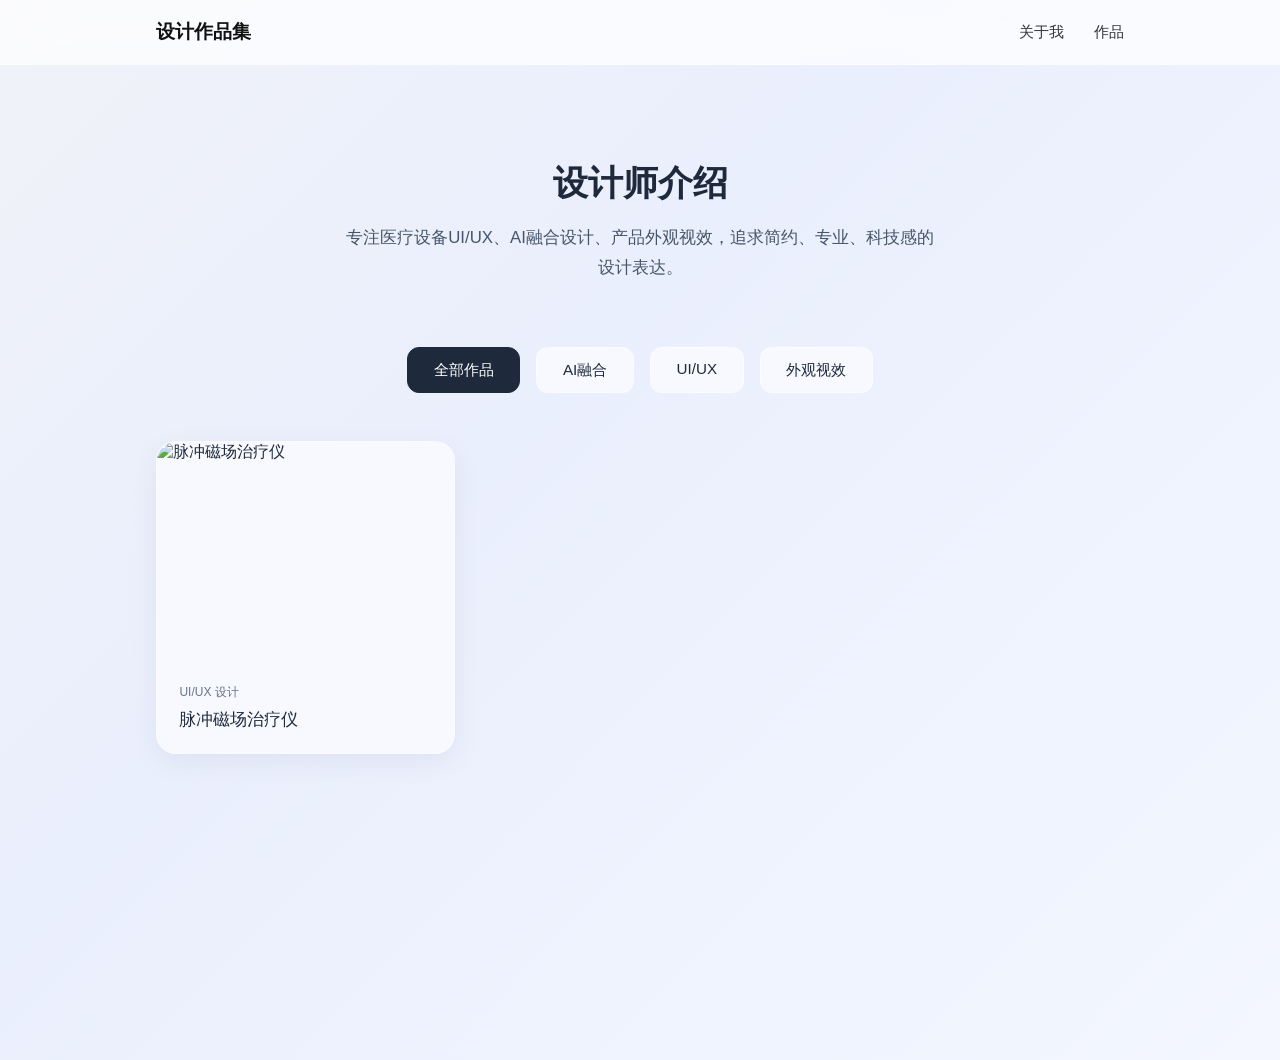
==== index.html @ 74de9e72 "更新作品样式" ====
<!DOCTYPE html>
<html lang="zh-CN">
<head>
<meta charset="UTF-8" />
<meta name="viewport" content="width=device-width, initial-scale=1.0"/>
<title>设计作品集 | UI/UX · AI融合 · 外观视效</title>
<style>
* {
  margin: 0;
  padding: 0;
  box-sizing: border-box;
}

html {
  scroll-behavior: smooth;
}

body {
  font-family: -apple-system, BlinkMacSystemFont, "Segoe UI", Roboto, "Helvetica Neue", sans-serif;
  background: linear-gradient(135deg, #F0F2F8 0%, #EAEFFD 40%, #F4F7FF 100%);
  min-height: 100vh;
  color: #1E293B;
  padding-bottom: 6rem;
}

header {
  position: fixed;
  top: 0;
  left: 0;
  width: 100%;
  background: rgba(255,255,255,0.7);
  backdrop-filter: blur(20px);
  border-bottom: 1px solid rgba(255,255,255,0.3);
  z-index: 999;
}

.nav {
  max-width: 1000px;
  margin: 0 auto;
  padding: 1.2rem 1rem;
  display: flex;
  justify-content: space-between;
  align-items: center;
}

.logo {
  font-size: 1.2rem;
  font-weight: 600;
  color: #111;
}

.menu a {
  margin-left: 1.6rem;
  text-decoration: none;
  color: #333;
  font-size: 0.95rem;
  transition: 0.2s;
}

.menu a:hover {
  color: #000;
}

.about {
  max-width: 900px;
  margin: 10rem auto 4rem;
  text-align: center;
  padding: 0 1rem;
}

.about h2 {
  font-size: 2.2rem;
  font-weight: 600;
  margin-bottom: 1rem;
  opacity: 0;
  animation: fadeUp 0.8s 0.2s forwards;
}

.about p {
  font-size: 1.05rem;
  color: #475569;
  line-height: 1.8;
  max-width: 600px;
  margin: 0 auto;
  opacity: 0;
  animation: fadeUp 0.8s 0.4s forwards;
}

.category {
  max-width: 900px;
  margin: 0 auto 3rem;
  display: flex;
  justify-content: center;
  gap: 1rem;
  flex-wrap: wrap;
  padding: 0 1rem;
  opacity: 0;
  animation: fadeUp 0.8s 0.6s forwards;
}

.cat {
  padding: 0.7rem 1.6rem;
  border-radius: 12px;
  background: rgba(255,255,255,0.6);
  backdrop-filter: blur(10px);
  border: 1px solid rgba(255,255,255,0.4);
  cursor: pointer;
  transition: all 0.3s ease;
  font-weight: 500;
  font-size: 0.95rem;
}

.cat.active {
  background: #1E293B;
  color: #fff;
  border-color: #1E293B;
}

.cat:hover:not(.active) {
  background: rgba(255,255,255,0.9);
  transform: translateY(-2px);
}

.grid {
  max-width: 1000px;
  margin: 0 auto;
  display: grid;
  grid-template-columns: repeat(auto-fill, minmax(290px, 1fr));
  gap: 2.2rem;
  padding: 0 1rem;
}

.item {
  background: rgba(255,255,255,0.6);
  backdrop-filter: blur(12px);
  border-radius: 20px;
  overflow: hidden;
  border: 1px solid rgba(255,255,255,0.4);
  box-shadow: 0 8px 30px rgba(0,20,60,0.06);
  transition: all 0.4s cubic-bezier(0.25, 1, 0.5, 1);
  cursor: pointer;
  opacity: 0;
  animation: fadeUp 0.8s 0.8s forwards;
}

.item:hover {
  transform: translateY(-8px);
  box-shadow: 0 16px 40px rgba(0,20,60,0.1);
}

.thumb-img {
  width: 100%;
  height: 220px;
  object-fit: cover;
  display: block;
}

.info {
  padding: 1.4rem;
}

.tag {
  font-size: 0.75rem;
  color: #64748B;
  margin-bottom: 0.4rem;
}

.title {
  font-size: 1.05rem;
  font-weight: 500;
  color: #1E293B;
}

@keyframes fadeUp {
  from { opacity:0; transform: translateY(20px); }
  to   { opacity:1; transform: translateY(0); }
}

.modal {
  position: fixed;
  top:0; left:0; width:100%; height:100%;
  background: rgba(0,0,0,0.5);
  display: none;
  justify-content: center;
  align-items: center;
  z-index: 9999;
  padding: 2rem 1rem;
}

.modalBox {
  background: #fff;
  border-radius: 20px;
  max-width: 800px;
  width: 100%;
  padding: 2rem;
  position: relative;
  max-height: 90vh;
  overflow-y: auto;
}

.close {
  position: absolute;
  top:1rem; right:1.2rem;
  font-size: 1.6rem;
  cursor: pointer;
}

.modal-img {
  width: 100%;
  height: auto;
  border-radius: 12px;
  margin-bottom: 1.2rem;
  box-shadow: 0 4px 12px rgba(0,0,0,0.1);
}

@media (max-width:768px) {
  .grid { grid-template-columns: 1fr; }
  .about h2 { font-size: 1.8rem; }
  .cat { padding: 0.6rem 1.2rem; font-size:0.9rem; }
}
</style>
</head>

<body>

<header>
  <div class="nav">
    <div class="logo">设计作品集</div>
    <div class="menu">
      <a href="#about">关于我</a>
      <a href="#works">作品</a>
    </div>
  </div>
</header>

<section id="about" class="about">
  <h2>设计师介绍</h2>
  <p>专注医疗设备UI/UX、AI融合设计、产品外观视效，追求简约、专业、科技感的设计表达。</p>
</section>

<div class="category" id="works">
  <div class="cat active" data-type="all">全部作品</div>
  <div class="cat" data-type="ai">AI融合</div>
  <div class="cat" data-type="ui">UI/UX</div>
  <div class="cat" data-type="visual">外观视效</div>
</div>

<div class="grid">
  <div class="item" data-type="ui" onclick="openModal()">
    <img 
      src="https://p3-flow-imagex-sign.byteimg.com/tos-cn-i-a9rns2rl98/1c451b6d189f43a1a1daf813b9411f33.jpg" 
      class="thumb-img" 
      alt="脉冲磁场治疗仪"
    >
    <div class="info">
      <div class="tag">UI/UX 设计</div>
      <div class="title">脉冲磁场治疗仪</div>
    </div>
  </div>
</div>

<div class="modal" id="modal">
  <div class="modalBox">
    <div class="close" onclick="closeModal()">×</div>
    <h3 style="margin-bottom:1.5rem;">脉冲磁场治疗仪 · 完整项目</h3>
    
    <img 
      src="https://p3-flow-imagex-sign.byteimg.com/tos-cn-i-a9rns2rl98/1c451b6d189f43a1a1daf813b9411f33.jpg" 
      class="modal-img"
    >
    <img 
      src="https://p26-flow-imagex-sign.byteimg.com/tos-cn-i-a9rns2rl98/a8c62e380ef7445681c9f4ef8509c533.jpg" 
      class="modal-img"
    >

    <p style="color:#475569; line-height:1.8; margin-top:1rem;">
      医疗设备UI/UX设计，支持双通道同步治疗、AI智能管控，适用于健身康复、产后修复等场景，界面简洁专业，操作高效直观。
    </p>
  </div>
</div>

<script>
const cats = document.querySelectorAll('.cat');
const items = document.querySelectorAll('.item');

cats.forEach(c => {
  c.addEventListener('click', () => {
    cats.forEach(x => x.classList.remove('active'));
    c.classList.add('active');
    const t = c.dataset.type;
    items.forEach(i => {
      if(t === 'all' || i.dataset.type === t) i.style.display = 'block';
      else i.style.display = 'none';
    })
  })
})

function openModal(){ document.getElementById('modal').style.display = 'flex' }
function closeModal(){ document.getElementById('modal').style.display = 'none' }
document.getElementById('modal').addEventListener('click', e=>{
  if(e.target === document.getElementById('modal')) closeModal()
})
</script>

</body>
</html>
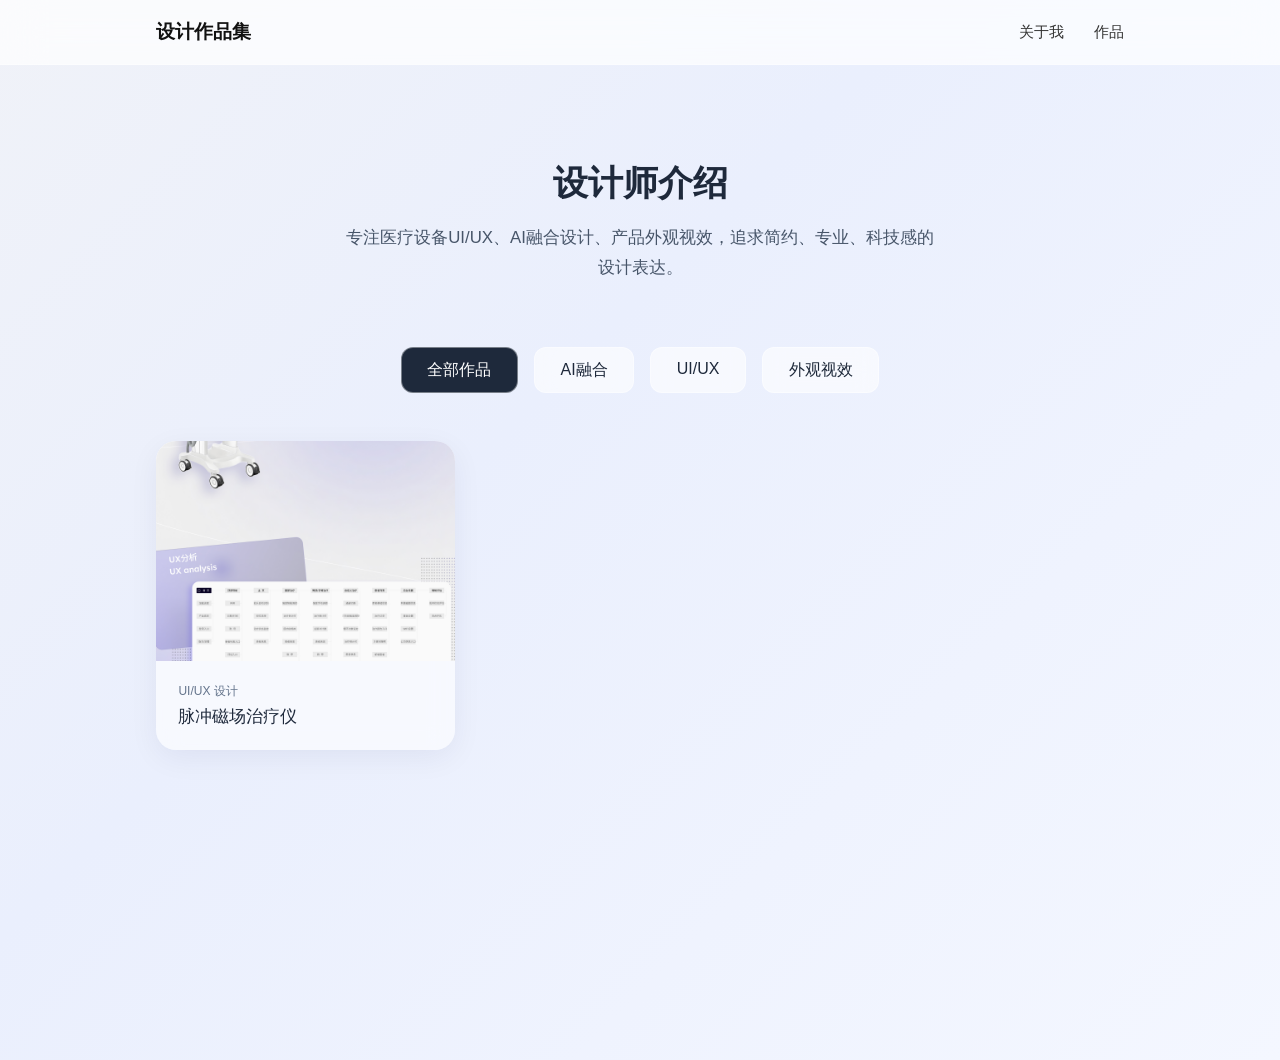
==== commit ebbc5bd3: "Add files via upload" ====
--- a/index.html
+++ b/index.html
@@ -10,19 +10,16 @@
   padding: 0;
   box-sizing: border-box;
 }
-
 html {
   scroll-behavior: smooth;
 }
-
 body {
-  font-family: -apple-system, BlinkMacSystemFont, "Segoe UI", Roboto, "Helvetica Neue", sans-serif;
+  font-family: -apple-system, BlinkMacSystemFont, "Segoe UI", Roboto, sans-serif;
   background: linear-gradient(135deg, #F0F2F8 0%, #EAEFFD 40%, #F4F7FF 100%);
   min-height: 100vh;
   color: #1E293B;
   padding-bottom: 6rem;
 }
-
 header {
   position: fixed;
   top: 0;
@@ -33,7 +30,6 @@
   border-bottom: 1px solid rgba(255,255,255,0.3);
   z-index: 999;
 }
-
 .nav {
   max-width: 1000px;
   margin: 0 auto;
@@ -42,23 +38,16 @@
   justify-content: space-between;
   align-items: center;
 }
-
 .logo {
   font-size: 1.2rem;
   font-weight: 600;
   color: #111;
 }
-
 .menu a {
   margin-left: 1.6rem;
   text-decoration: none;
   color: #333;
   font-size: 0.95rem;
-  transition: 0.2s;
-}
-
-.menu a:hover {
-  color: #000;
 }
 
 .about {
@@ -67,7 +56,6 @@
   text-align: center;
   padding: 0 1rem;
 }
-
 .about h2 {
   font-size: 2.2rem;
   font-weight: 600;
@@ -75,7 +63,6 @@
   opacity: 0;
   animation: fadeUp 0.8s 0.2s forwards;
 }
-
 .about p {
   font-size: 1.05rem;
   color: #475569;
@@ -97,7 +84,6 @@
   opacity: 0;
   animation: fadeUp 0.8s 0.6s forwards;
 }
-
 .cat {
   padding: 0.7rem 1.6rem;
   border-radius: 12px;
@@ -105,20 +91,12 @@
   backdrop-filter: blur(10px);
   border: 1px solid rgba(255,255,255,0.4);
   cursor: pointer;
-  transition: all 0.3s ease;
   font-weight: 500;
-  font-size: 0.95rem;
-}
-
+  transition: 0.3s;
+}
 .cat.active {
   background: #1E293B;
   color: #fff;
-  border-color: #1E293B;
-}
-
-.cat:hover:not(.active) {
-  background: rgba(255,255,255,0.9);
-  transform: translateY(-2px);
 }
 
 .grid {
@@ -129,94 +107,77 @@
   gap: 2.2rem;
   padding: 0 1rem;
 }
-
 .item {
   background: rgba(255,255,255,0.6);
   backdrop-filter: blur(12px);
   border-radius: 20px;
   overflow: hidden;
-  border: 1px solid rgba(255,255,255,0.4);
   box-shadow: 0 8px 30px rgba(0,20,60,0.06);
-  transition: all 0.4s cubic-bezier(0.25, 1, 0.5, 1);
   cursor: pointer;
   opacity: 0;
   animation: fadeUp 0.8s 0.8s forwards;
-}
-
+  transition: 0.4s cubic-bezier(0.25,1,0.5,1);
+}
 .item:hover {
   transform: translateY(-8px);
   box-shadow: 0 16px 40px rgba(0,20,60,0.1);
 }
-
 .thumb-img {
   width: 100%;
   height: 220px;
   object-fit: cover;
   display: block;
 }
-
 .info {
   padding: 1.4rem;
 }
-
 .tag {
   font-size: 0.75rem;
   color: #64748B;
-  margin-bottom: 0.4rem;
-}
-
+  margin-bottom: 0.3rem;
+}
 .title {
   font-size: 1.05rem;
   font-weight: 500;
   color: #1E293B;
 }
 
-@keyframes fadeUp {
-  from { opacity:0; transform: translateY(20px); }
-  to   { opacity:1; transform: translateY(0); }
-}
-
 .modal {
   position: fixed;
   top:0; left:0; width:100%; height:100%;
-  background: rgba(0,0,0,0.5);
+  background: rgba(0,0,0,0.6);
   display: none;
   justify-content: center;
   align-items: center;
+  padding: 2rem 1rem;
   z-index: 9999;
-  padding: 2rem 1rem;
-}
-
+}
 .modalBox {
   background: #fff;
   border-radius: 20px;
   max-width: 800px;
   width: 100%;
-  padding: 2rem;
+  padding: 2.2rem;
   position: relative;
   max-height: 90vh;
   overflow-y: auto;
 }
-
 .close {
   position: absolute;
   top:1rem; right:1.2rem;
   font-size: 1.6rem;
   cursor: pointer;
 }
-
 .modal-img {
   width: 100%;
   height: auto;
   border-radius: 12px;
   margin-bottom: 1.2rem;
-  box-shadow: 0 4px 12px rgba(0,0,0,0.1);
-}
-
-@media (max-width:768px) {
-  .grid { grid-template-columns: 1fr; }
-  .about h2 { font-size: 1.8rem; }
-  .cat { padding: 0.6rem 1.2rem; font-size:0.9rem; }
+}
+
+@keyframes fadeUp {
+  from { opacity:0; transform: translateY(20px); }
+  to   { opacity:1; transform: translateY(0); }
 }
 </style>
 </head>
@@ -247,11 +208,7 @@
 
 <div class="grid">
   <div class="item" data-type="ui" onclick="openModal()">
-    <img 
-      src="https://p3-flow-imagex-sign.byteimg.com/tos-cn-i-a9rns2rl98/1c451b6d189f43a1a1daf813b9411f33.jpg" 
-      class="thumb-img" 
-      alt="脉冲磁场治疗仪"
-    >
+    <img src="脉冲磁场治疗仪1.jpg" class="thumb-img" alt="脉冲磁场治疗仪">
     <div class="info">
       <div class="tag">UI/UX 设计</div>
       <div class="title">脉冲磁场治疗仪</div>
@@ -262,18 +219,10 @@
 <div class="modal" id="modal">
   <div class="modalBox">
     <div class="close" onclick="closeModal()">×</div>
-    <h3 style="margin-bottom:1.5rem;">脉冲磁场治疗仪 · 完整项目</h3>
-    
-    <img 
-      src="https://p3-flow-imagex-sign.byteimg.com/tos-cn-i-a9rns2rl98/1c451b6d189f43a1a1daf813b9411f33.jpg" 
-      class="modal-img"
-    >
-    <img 
-      src="https://p26-flow-imagex-sign.byteimg.com/tos-cn-i-a9rns2rl98/a8c62e380ef7445681c9f4ef8509c533.jpg" 
-      class="modal-img"
-    >
-
-    <p style="color:#475569; line-height:1.8; margin-top:1rem;">
+    <h3 style="margin-bottom:1.5rem;font-weight:600;">脉冲磁场治疗仪 · 项目详情</h3>
+    <img src="脉冲磁场治疗仪1.jpg" class="modal-img">
+    <img src="脉冲磁场治疗仪2.jpg" class="modal-img">
+    <p style="color:#475569;line-height:1.8;margin-top:1rem;">
       医疗设备UI/UX设计，支持双通道同步治疗、AI智能管控，适用于健身康复、产后修复等场景，界面简洁专业，操作高效直观。
     </p>
   </div>
@@ -282,7 +231,6 @@
 <script>
 const cats = document.querySelectorAll('.cat');
 const items = document.querySelectorAll('.item');
-
 cats.forEach(c => {
   c.addEventListener('click', () => {
     cats.forEach(x => x.classList.remove('active'));
@@ -297,10 +245,10 @@
 
 function openModal(){ document.getElementById('modal').style.display = 'flex' }
 function closeModal(){ document.getElementById('modal').style.display = 'none' }
-document.getElementById('modal').addEventListener('click', e=>{
-  if(e.target === document.getElementById('modal')) closeModal()
+document.getElementById('modal').addEventListener('click', function(e){
+  if(e.target === document.getElementById('modal')) closeModal();
 })
 </script>
 
 </body>
-</html>
+</html>
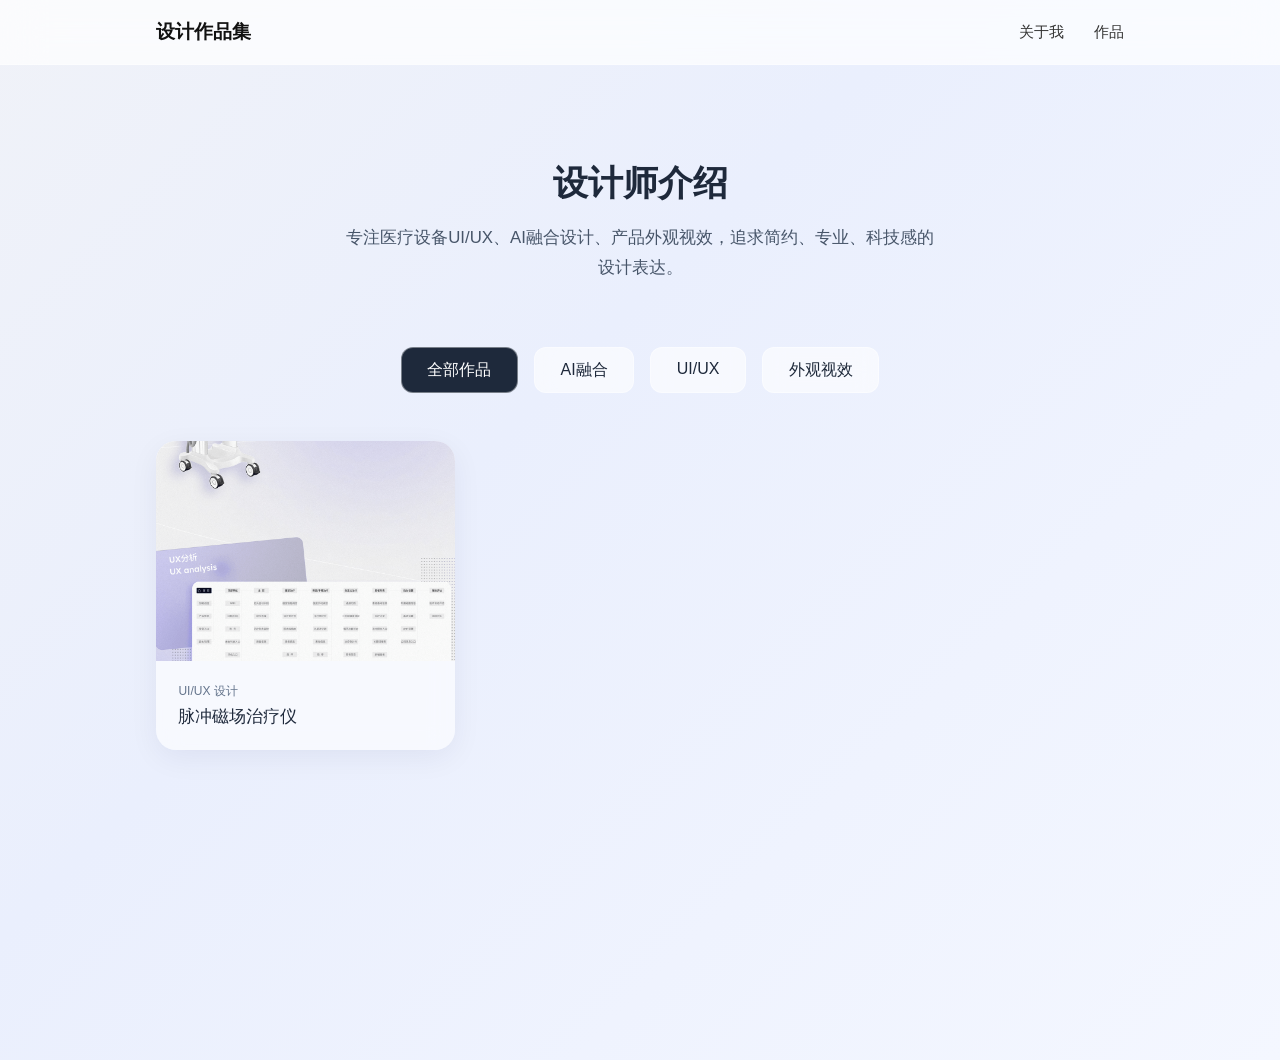
==== commit 2088775d: "Update index.html" ====
--- a/index.html
+++ b/index.html
@@ -208,7 +208,7 @@
 
 <div class="grid">
   <div class="item" data-type="ui" onclick="openModal()">
-    <img src="脉冲磁场治疗仪1.jpg" class="thumb-img" alt="脉冲磁场治疗仪">
+    <img src="sxc1.png" class="thumb-img" alt="脉冲磁场治疗仪">
     <div class="info">
       <div class="tag">UI/UX 设计</div>
       <div class="title">脉冲磁场治疗仪</div>
@@ -220,10 +220,10 @@
   <div class="modalBox">
     <div class="close" onclick="closeModal()">×</div>
     <h3 style="margin-bottom:1.5rem;font-weight:600;">脉冲磁场治疗仪 · 项目详情</h3>
-    <img src="脉冲磁场治疗仪1.jpg" class="modal-img">
-    <img src="脉冲磁场治疗仪2.jpg" class="modal-img">
+    <img src="sxc1.png" class="modal-img">
+    <img src="sxc2.png" class="modal-img">
     <p style="color:#475569;line-height:1.8;margin-top:1rem;">
-      医疗设备UI/UX设计，支持双通道同步治疗、AI智能管控，适用于健身康复、产后修复等场景，界面简洁专业，操作高效直观。
+      医疗设备UI/UX设计，支持双通道同步治疗、AI智能管控，适用于健身塑性、产后修复等场景，界面简洁专业，操作高效直观。
     </p>
   </div>
 </div>
@@ -251,4 +251,4 @@
 </script>
 
 </body>
-</html>+</html>
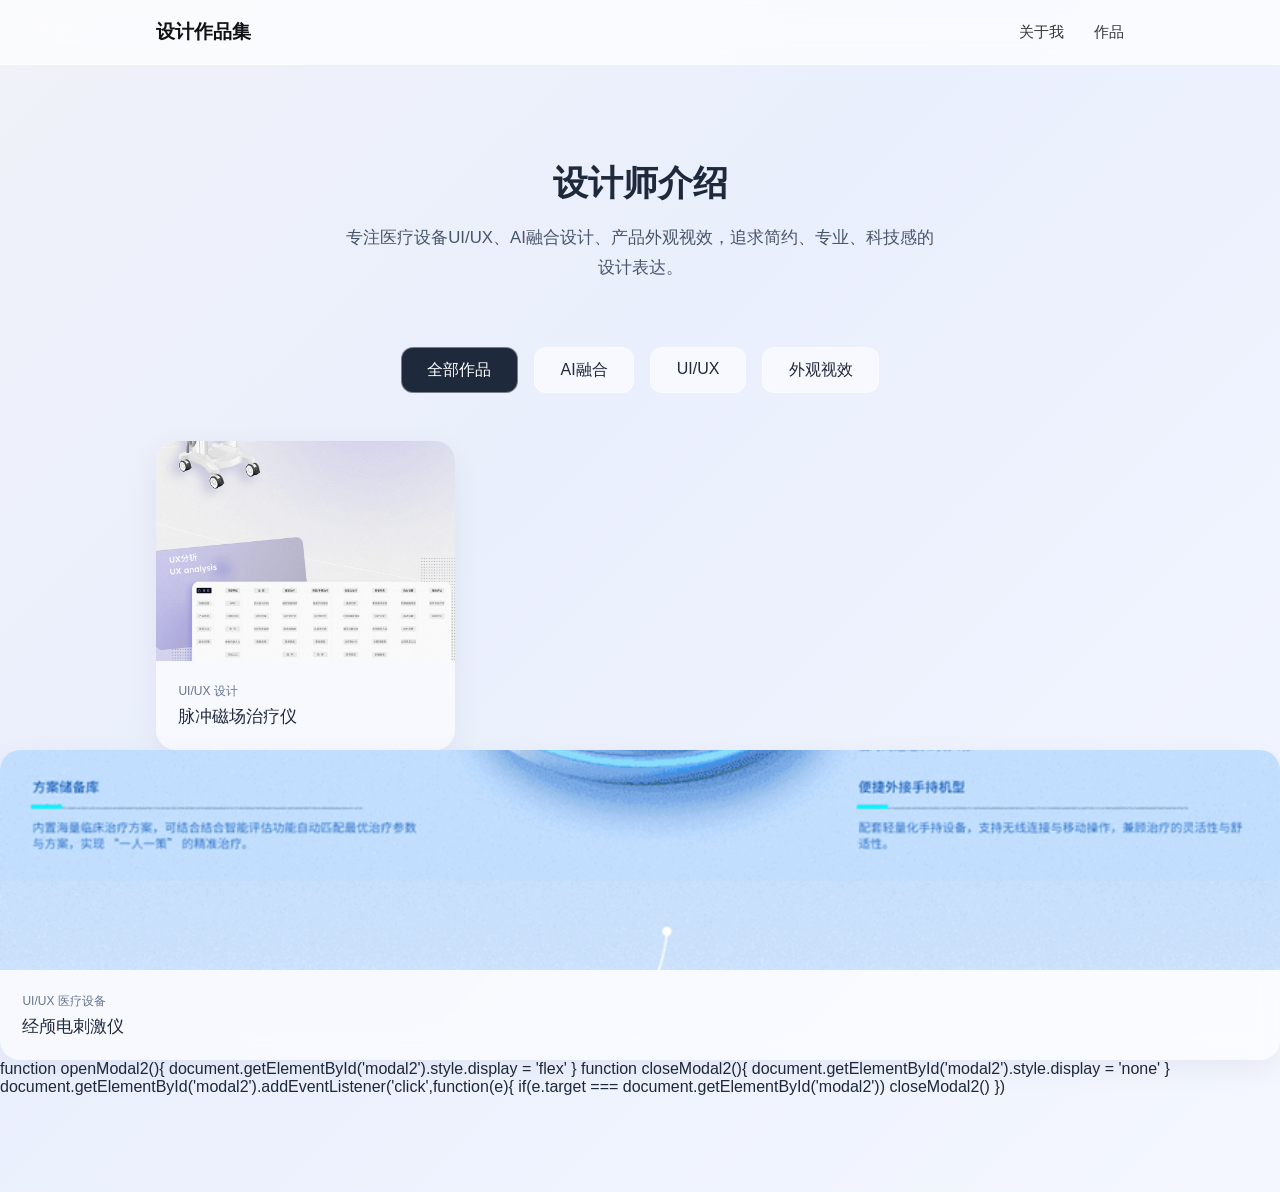
==== commit 60981bd2: "Update index.html" ====
--- a/index.html
+++ b/index.html
@@ -216,6 +216,16 @@
   </div>
 </div>
 
+
+  <!-- 第二个作品：经颅电刺激仪 -->
+<div class="item" data-type="ui" onclick="openModal2()">
+  <img src="JLD1.png" class="thumb-img" alt="经颅电刺激仪">
+  <div class="info">
+    <div class="tag">UI/UX 医疗设备</div>
+    <div class="title">经颅电刺激仪</div>
+  </div>
+</div>
+
 <div class="modal" id="modal">
   <div class="modalBox">
     <div class="close" onclick="closeModal()">×</div>
@@ -224,6 +234,20 @@
     <img src="sxc2.png" class="modal-img">
     <p style="color:#475569;line-height:1.8;margin-top:1rem;">
       医疗设备UI/UX设计，支持双通道同步治疗、AI智能管控，适用于健身塑性、产后修复等场景，界面简洁专业，操作高效直观。
+    </p>
+  </div>
+</div>
+
+  <!-- 经颅电刺激仪 详情弹窗 -->
+<div class="modal" id="modal2">
+  <div class="modalBox">
+    <div class="close" onclick="closeModal2()">×</div>
+    <h3 style="margin-bottom:1.5rem;font-weight:600;">经颅电刺激仪 · 项目详情</h3>
+    <img src="JLD1.png" class="modal-img">
+    <img src="JLD2.png" class="modal-img">
+    <img src="JLD3.png" class="modal-img">
+    <p style="color:#475569;line-height:1.8;margin-top:1rem;">
+医用级经颅电刺激设备UI交互设计，适配临床诊疗、神经康复理疗场景；极简科技视觉，治疗参数可视化分级展示，操作流程严谨合规，兼顾医疗专业性与易用体验。
     </p>
   </div>
 </div>
@@ -250,5 +274,10 @@
 })
 </script>
 
+  function openModal2(){ document.getElementById('modal2').style.display = 'flex' }
+function closeModal2(){ document.getElementById('modal2').style.display = 'none' }
+document.getElementById('modal2').addEventListener('click',function(e){
+  if(e.target === document.getElementById('modal2')) closeModal2()
+})
 </body>
 </html>
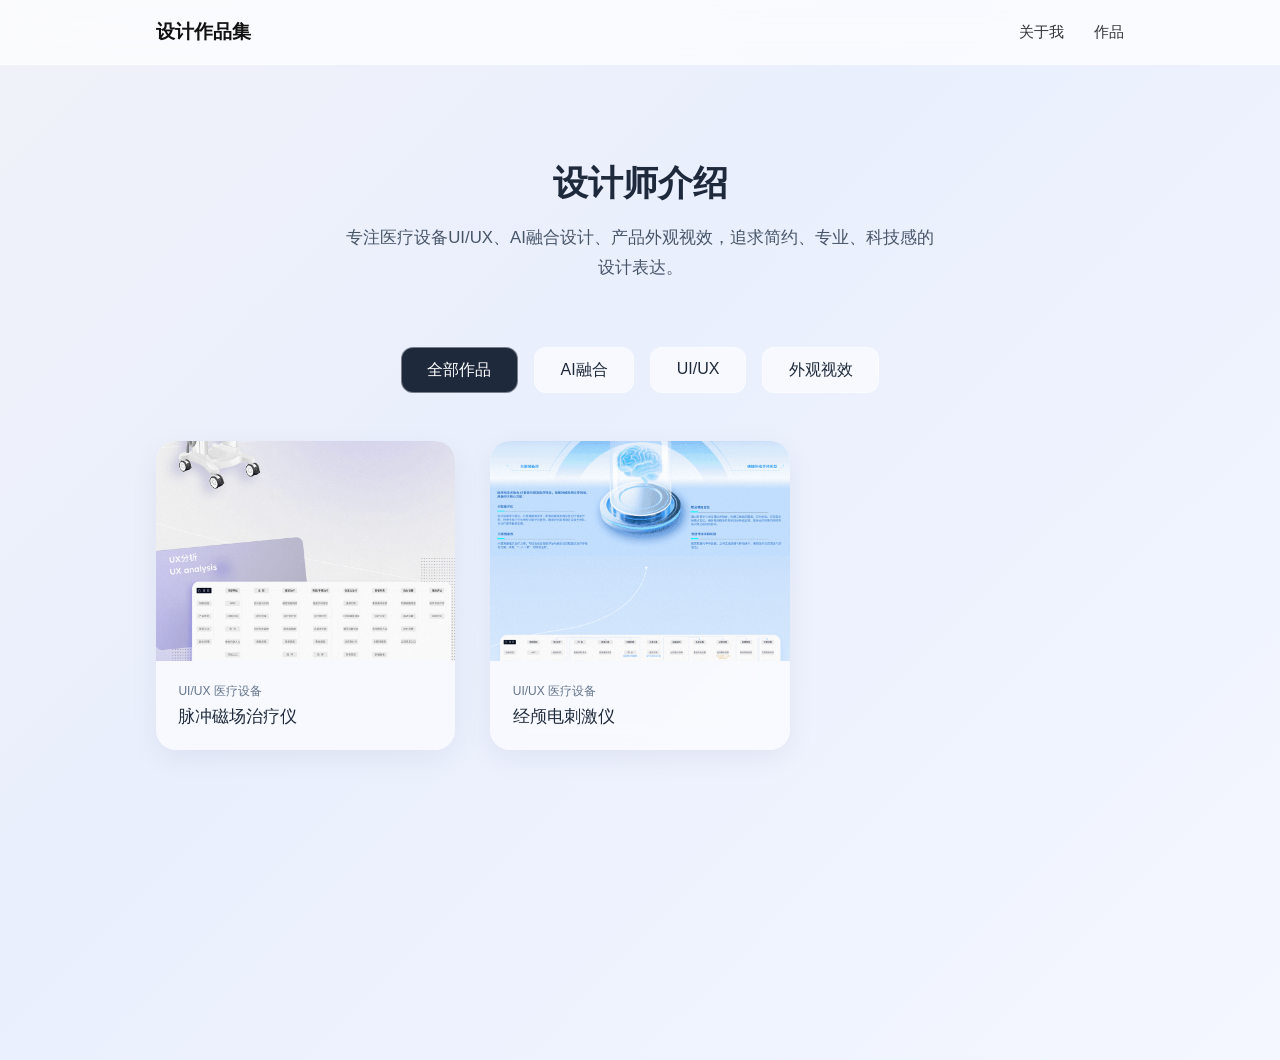
==== commit 2ad95803: "Update index.html" ====
--- a/index.html
+++ b/index.html
@@ -207,25 +207,28 @@
 </div>
 
 <div class="grid">
+
+  <!-- 作品1：脉冲磁场治疗仪 -->
   <div class="item" data-type="ui" onclick="openModal()">
     <img src="sxc1.png" class="thumb-img" alt="脉冲磁场治疗仪">
     <div class="info">
-      <div class="tag">UI/UX 设计</div>
+      <div class="tag">UI/UX 医疗设备</div>
       <div class="title">脉冲磁场治疗仪</div>
     </div>
   </div>
-</div>
-
-
-  <!-- 第二个作品：经颅电刺激仪 -->
-<div class="item" data-type="ui" onclick="openModal2()">
-  <img src="JLD1.png" class="thumb-img" alt="经颅电刺激仪">
-  <div class="info">
-    <div class="tag">UI/UX 医疗设备</div>
-    <div class="title">经颅电刺激仪</div>
-  </div>
-</div>
-
+
+  <!-- 作品2：经颅电刺激仪 -->
+  <div class="item" data-type="ui" onclick="openModal2()">
+    <img src="JLD1.png" class="thumb-img" alt="经颅电刺激仪">
+    <div class="info">
+      <div class="tag">UI/UX 医疗设备</div>
+      <div class="title">经颅电刺激仪</div>
+    </div>
+  </div>
+
+</div>
+
+<!-- 弹窗1 -->
 <div class="modal" id="modal">
   <div class="modalBox">
     <div class="close" onclick="closeModal()">×</div>
@@ -233,12 +236,12 @@
     <img src="sxc1.png" class="modal-img">
     <img src="sxc2.png" class="modal-img">
     <p style="color:#475569;line-height:1.8;margin-top:1rem;">
-      医疗设备UI/UX设计，支持双通道同步治疗、AI智能管控，适用于健身塑性、产后修复等场景，界面简洁专业，操作高效直观。
+      医疗设备UI/UX设计，支持双通道同步治疗、AI智能管控，适用于健身康复、产后修复等场景，界面简洁专业，操作高效直观。
     </p>
   </div>
 </div>
 
-  <!-- 经颅电刺激仪 详情弹窗 -->
+<!-- 弹窗2 -->
 <div class="modal" id="modal2">
   <div class="modalBox">
     <div class="close" onclick="closeModal2()">×</div>
@@ -247,12 +250,27 @@
     <img src="JLD2.png" class="modal-img">
     <img src="JLD3.png" class="modal-img">
     <p style="color:#475569;line-height:1.8;margin-top:1rem;">
-医用级经颅电刺激设备UI交互设计，适配临床诊疗、神经康复理疗场景；极简科技视觉，治疗参数可视化分级展示，操作流程严谨合规，兼顾医疗专业性与易用体验。
+      医用级经颅电刺激设备UI交互设计，适配临床诊疗、神经康复理疗场景；极简科技视觉，治疗参数可视化分级展示，操作流程严谨合规，兼顾医疗专业性与易用体验。
     </p>
   </div>
 </div>
 
 <script>
+// 作品1
+function openModal(){ document.getElementById('modal').style.display = 'flex' }
+function closeModal(){ document.getElementById('modal').style.display = 'none' }
+document.getElementById('modal').addEventListener('click', function(e){
+  if(e.target === document.getElementById('modal')) closeModal();
+})
+
+// 作品2
+function openModal2(){ document.getElementById('modal2').style.display = 'flex' }
+function closeModal2(){ document.getElementById('modal2').style.display = 'none' }
+document.getElementById('modal2').addEventListener('click',function(e){
+  if(e.target === document.getElementById('modal2')) closeModal2()
+})
+
+// 分类切换
 const cats = document.querySelectorAll('.cat');
 const items = document.querySelectorAll('.item');
 cats.forEach(c => {
@@ -266,18 +284,7 @@
     })
   })
 })
-
-function openModal(){ document.getElementById('modal').style.display = 'flex' }
-function closeModal(){ document.getElementById('modal').style.display = 'none' }
-document.getElementById('modal').addEventListener('click', function(e){
-  if(e.target === document.getElementById('modal')) closeModal();
-})
 </script>
 
-  function openModal2(){ document.getElementById('modal2').style.display = 'flex' }
-function closeModal2(){ document.getElementById('modal2').style.display = 'none' }
-document.getElementById('modal2').addEventListener('click',function(e){
-  if(e.target === document.getElementById('modal2')) closeModal2()
-})
 </body>
 </html>
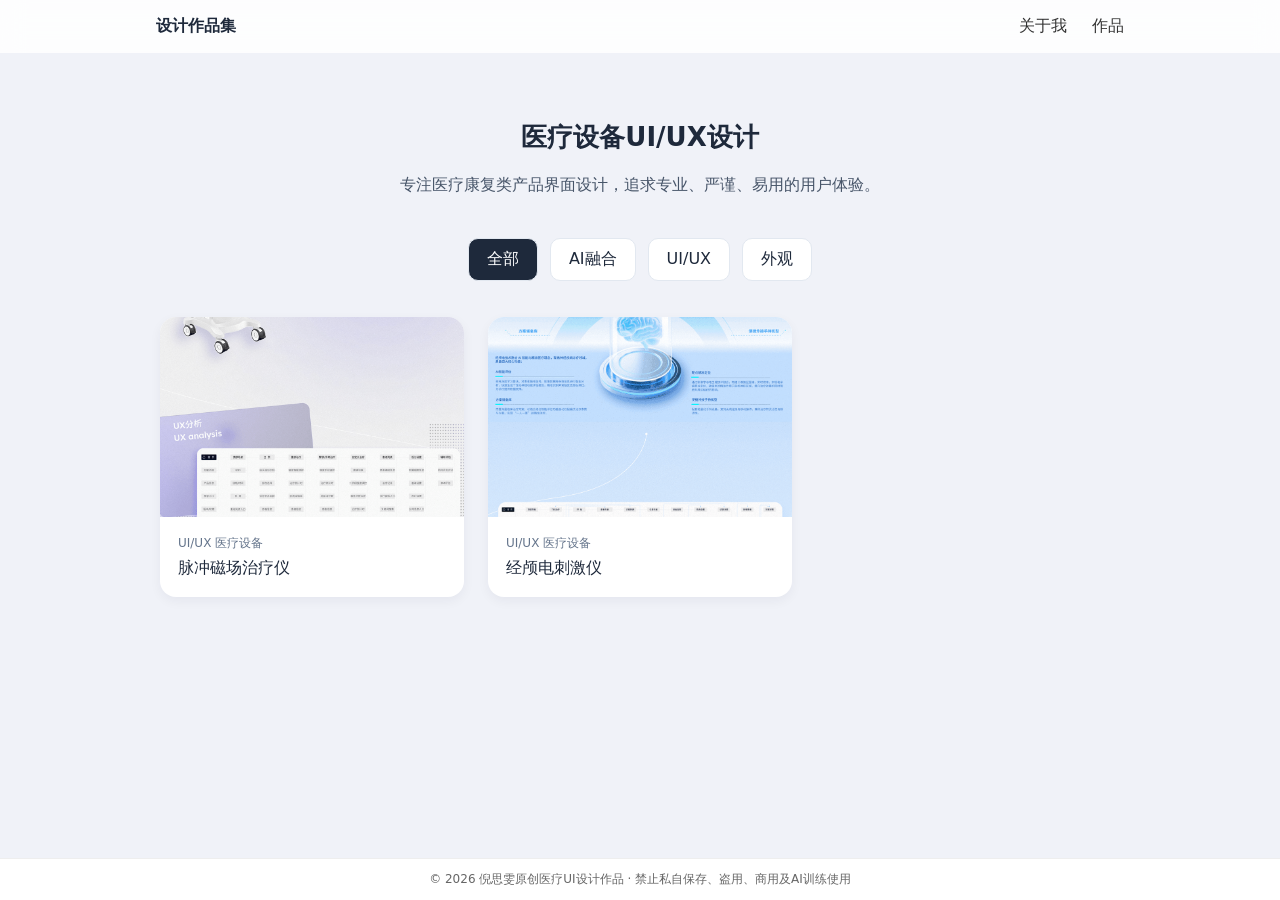
==== commit 1a049a7d: "Update index.html" ====
--- a/index.html
+++ b/index.html
@@ -1,184 +1,40 @@
 <!DOCTYPE html>
 <html lang="zh-CN">
 <head>
-<meta charset="UTF-8" />
-<meta name="viewport" content="width=device-width, initial-scale=1.0"/>
-<title>设计作品集 | UI/UX · AI融合 · 外观视效</title>
+<meta charset="UTF-8">
+<meta name="viewport" content="width=device-width, initial-scale=1.0">
+<title>医疗UI设计作品集</title>
 <style>
-* {
-  margin: 0;
-  padding: 0;
-  box-sizing: border-box;
-}
-html {
-  scroll-behavior: smooth;
-}
-body {
-  font-family: -apple-system, BlinkMacSystemFont, "Segoe UI", Roboto, sans-serif;
-  background: linear-gradient(135deg, #F0F2F8 0%, #EAEFFD 40%, #F4F7FF 100%);
-  min-height: 100vh;
-  color: #1E293B;
-  padding-bottom: 6rem;
-}
-header {
-  position: fixed;
-  top: 0;
-  left: 0;
-  width: 100%;
-  background: rgba(255,255,255,0.7);
-  backdrop-filter: blur(20px);
-  border-bottom: 1px solid rgba(255,255,255,0.3);
-  z-index: 999;
-}
-.nav {
-  max-width: 1000px;
-  margin: 0 auto;
-  padding: 1.2rem 1rem;
-  display: flex;
-  justify-content: space-between;
-  align-items: center;
-}
-.logo {
-  font-size: 1.2rem;
-  font-weight: 600;
-  color: #111;
-}
-.menu a {
-  margin-left: 1.6rem;
-  text-decoration: none;
-  color: #333;
-  font-size: 0.95rem;
-}
+*{margin:0;padding:0;box-sizing:border-box}
+html{scroll-behavior:smooth}
+body{font-family:system-ui,sans-serif;background:#f0f2f8;color:#1E293B;padding-bottom:80px}
+header{position:fixed;top:0;left:0;width:100%;background:rgba(255,255,255,.85);backdrop-filter:blur(12px);z-index:90}
+.nav{max-width:1000px;margin:auto;padding:16px;display:flex;justify-content:space-between;align-items:center}
+.logo{font-weight:600}
+.menu a{margin-left:20px;text-decoration:none;color:#333}
 
-.about {
-  max-width: 900px;
-  margin: 10rem auto 4rem;
-  text-align: center;
-  padding: 0 1rem;
-}
-.about h2 {
-  font-size: 2.2rem;
-  font-weight: 600;
-  margin-bottom: 1rem;
-  opacity: 0;
-  animation: fadeUp 0.8s 0.2s forwards;
-}
-.about p {
-  font-size: 1.05rem;
-  color: #475569;
-  line-height: 1.8;
-  max-width: 600px;
-  margin: 0 auto;
-  opacity: 0;
-  animation: fadeUp 0.8s 0.4s forwards;
-}
+.about{max-width:700px;margin:0 auto;padding:120px 20px 40px;text-align:center}
+.about h2{font-size:26px;margin-bottom:16px}
+.about p{color:#475569;line-height:1.7}
 
-.category {
-  max-width: 900px;
-  margin: 0 auto 3rem;
-  display: flex;
-  justify-content: center;
-  gap: 1rem;
-  flex-wrap: wrap;
-  padding: 0 1rem;
-  opacity: 0;
-  animation: fadeUp 0.8s 0.6s forwards;
-}
-.cat {
-  padding: 0.7rem 1.6rem;
-  border-radius: 12px;
-  background: rgba(255,255,255,0.6);
-  backdrop-filter: blur(10px);
-  border: 1px solid rgba(255,255,255,0.4);
-  cursor: pointer;
-  font-weight: 500;
-  transition: 0.3s;
-}
-.cat.active {
-  background: #1E293B;
-  color: #fff;
-}
+.category{display:flex;gap:12px;justify-content:center;margin-bottom:36px;flex-wrap:wrap;padding:0 20px}
+.cat{padding:10px 18px;border-radius:10px;background:#fff;border:1px solid #e2e8f0;cursor:pointer}
+.cat.active{background:#1E293B;color:#fff}
 
-.grid {
-  max-width: 1000px;
-  margin: 0 auto;
-  display: grid;
-  grid-template-columns: repeat(auto-fill, minmax(290px, 1fr));
-  gap: 2.2rem;
-  padding: 0 1rem;
-}
-.item {
-  background: rgba(255,255,255,0.6);
-  backdrop-filter: blur(12px);
-  border-radius: 20px;
-  overflow: hidden;
-  box-shadow: 0 8px 30px rgba(0,20,60,0.06);
-  cursor: pointer;
-  opacity: 0;
-  animation: fadeUp 0.8s 0.8s forwards;
-  transition: 0.4s cubic-bezier(0.25,1,0.5,1);
-}
-.item:hover {
-  transform: translateY(-8px);
-  box-shadow: 0 16px 40px rgba(0,20,60,0.1);
-}
-.thumb-img {
-  width: 100%;
-  height: 220px;
-  object-fit: cover;
-  display: block;
-}
-.info {
-  padding: 1.4rem;
-}
-.tag {
-  font-size: 0.75rem;
-  color: #64748B;
-  margin-bottom: 0.3rem;
-}
-.title {
-  font-size: 1.05rem;
-  font-weight: 500;
-  color: #1E293B;
-}
+.grid{max-width:1000px;margin:auto;display:grid;grid-template-columns:repeat(auto-fill,minmax(280px,1fr));gap:24px;padding:0 20px}
+.item{background:#fff;border-radius:16px;overflow:hidden;box-shadow:0 4px 12px rgba(0,20,60,.05)}
+.thumb-img{width:100%;height:200px;object-fit:cover;display:block}
+.info{padding:18px}
+.tag{font-size:12px;color:#64748b;margin-bottom:6px}
+.title{font-size:16px;font-weight:500}
 
-.modal {
-  position: fixed;
-  top:0; left:0; width:100%; height:100%;
-  background: rgba(0,0,0,0.6);
-  display: none;
-  justify-content: center;
-  align-items: center;
-  padding: 2rem 1rem;
-  z-index: 9999;
-}
-.modalBox {
-  background: #fff;
-  border-radius: 20px;
-  max-width: 800px;
-  width: 100%;
-  padding: 2.2rem;
-  position: relative;
-  max-height: 90vh;
-  overflow-y: auto;
-}
-.close {
-  position: absolute;
-  top:1rem; right:1.2rem;
-  font-size: 1.6rem;
-  cursor: pointer;
-}
-.modal-img {
-  width: 100%;
-  height: auto;
-  border-radius: 12px;
-  margin-bottom: 1.2rem;
-}
+.modal{display:none;position:fixed;inset:0;background:rgba(0,0,0,.6);z-index:99;padding:20px;align-items:center;justify-content:center}
+.modalBox{background:#fff;border-radius:20px;max-width:750px;width:100%;max-height:85vh;overflow-y:auto;padding:24px;position:relative}
+.close{position:absolute;right:20px;top:16px;font-size:22px;cursor:pointer}
+.modal-img{width:100%;height:auto;border-radius:12px;margin-bottom:12px}
 
-@keyframes fadeUp {
-  from { opacity:0; transform: translateY(20px); }
-  to   { opacity:1; transform: translateY(0); }
-}
+/* 底部版权声明样式 */
+.footer{position:fixed;left:0;bottom:0;width:100%;background:#fff;padding:12px 0;text-align:center;font-size:12px;color:#666;border-top:1px solid #eee}
 </style>
 </head>
 
@@ -195,92 +51,71 @@
 </header>
 
 <section id="about" class="about">
-  <h2>设计师介绍</h2>
-  <p>专注医疗设备UI/UX、AI融合设计、产品外观视效，追求简约、专业、科技感的设计表达。</p>
+  <h2>医疗设备UI/UX设计</h2>
+  <p>专注医疗康复类产品界面设计，追求专业、严谨、易用的用户体验。</p>
 </section>
 
 <div class="category" id="works">
-  <div class="cat active" data-type="all">全部作品</div>
+  <div class="cat active" data-type="all">全部</div>
   <div class="cat" data-type="ai">AI融合</div>
   <div class="cat" data-type="ui">UI/UX</div>
-  <div class="cat" data-type="visual">外观视效</div>
+  <div class="cat" data-type="visual">外观</div>
 </div>
 
 <div class="grid">
-
-  <!-- 作品1：脉冲磁场治疗仪 -->
-  <div class="item" data-type="ui" onclick="openModal()">
-    <img src="sxc1.png" class="thumb-img" alt="脉冲磁场治疗仪">
+  <div class="item" data-type="ui" onclick="openModal(1)">
+    <img src="sxc1.png" class="thumb-img" loading="lazy">
     <div class="info">
       <div class="tag">UI/UX 医疗设备</div>
       <div class="title">脉冲磁场治疗仪</div>
     </div>
   </div>
 
-  <!-- 作品2：经颅电刺激仪 -->
-  <div class="item" data-type="ui" onclick="openModal2()">
-    <img src="JLD1.png" class="thumb-img" alt="经颅电刺激仪">
+  <div class="item" data-type="ui" onclick="openModal(2)">
+    <img src="JLD1.png" class="thumb-img" loading="lazy">
     <div class="info">
       <div class="tag">UI/UX 医疗设备</div>
       <div class="title">经颅电刺激仪</div>
     </div>
   </div>
-
 </div>
 
-<!-- 弹窗1 -->
-<div class="modal" id="modal">
+<div class="modal" id="modal1">
   <div class="modalBox">
-    <div class="close" onclick="closeModal()">×</div>
-    <h3 style="margin-bottom:1.5rem;font-weight:600;">脉冲磁场治疗仪 · 项目详情</h3>
-    <img src="sxc1.png" class="modal-img">
-    <img src="sxc2.png" class="modal-img">
-    <p style="color:#475569;line-height:1.8;margin-top:1rem;">
-      医疗设备UI/UX设计，支持双通道同步治疗、AI智能管控，适用于健身康复、产后修复等场景，界面简洁专业，操作高效直观。
-    </p>
+    <div class="close" onclick="closeModal(1)">×</div>
+    <img src="sxc1.png" loading="lazy">
+    <img src="sxc2.png" loading="lazy">
   </div>
 </div>
 
-<!-- 弹窗2 -->
 <div class="modal" id="modal2">
   <div class="modalBox">
-    <div class="close" onclick="closeModal2()">×</div>
-    <h3 style="margin-bottom:1.5rem;font-weight:600;">经颅电刺激仪 · 项目详情</h3>
-    <img src="JLD1.png" class="modal-img">
-    <img src="JLD2.png" class="modal-img">
-    <img src="JLD3.png" class="modal-img">
-    <p style="color:#475569;line-height:1.8;margin-top:1rem;">
-      医用级经颅电刺激设备UI交互设计，适配临床诊疗、神经康复理疗场景；极简科技视觉，治疗参数可视化分级展示，操作流程严谨合规，兼顾医疗专业性与易用体验。
-    </p>
+    <div class="close" onclick="closeModal(2)">×</div>
+    <img src="JLD1.png" loading="lazy">
+    <img src="JLD2.png" loading="lazy">
+    <img src="JLD3.png" loading="lazy">
   </div>
 </div>
 
+<!-- 底部防盗版声明 -->
+<div class="footer">
+  © 2026 倪思雯原创医疗UI设计作品 · 禁止私自保存、盗用、商用及AI训练使用
+</div>
+
 <script>
-// 作品1
-function openModal(){ document.getElementById('modal').style.display = 'flex' }
-function closeModal(){ document.getElementById('modal').style.display = 'none' }
-document.getElementById('modal').addEventListener('click', function(e){
-  if(e.target === document.getElementById('modal')) closeModal();
-})
+function openModal(n){document.getElementById('modal'+n).style.display='flex'}
+function closeModal(n){document.getElementById('modal'+n).style.display='none'}
 
-// 作品2
-function openModal2(){ document.getElementById('modal2').style.display = 'flex' }
-function closeModal2(){ document.getElementById('modal2').style.display = 'none' }
-document.getElementById('modal2').addEventListener('click',function(e){
-  if(e.target === document.getElementById('modal2')) closeModal2()
-})
-
-// 分类切换
-const cats = document.querySelectorAll('.cat');
-const items = document.querySelectorAll('.item');
-cats.forEach(c => {
-  c.addEventListener('click', () => {
-    cats.forEach(x => x.classList.remove('active'));
+const cats=document.querySelectorAll('.cat');
+const items=document.querySelectorAll('.item');
+cats.forEach(c=>{
+  c.addEventListener('click',()=>{
+    cats.forEach(x=>x.classList.remove('active'));
     c.classList.add('active');
-    const t = c.dataset.type;
-    items.forEach(i => {
-      if(t === 'all' || i.dataset.type === t) i.style.display = 'block';
-      else i.style.display = 'none';
+    let t=c.dataset.type;
+    items.forEach(i=>{
+      if(t==='all'||i.dataset.type===t) i.style.display='block';
+      else i.style.display='none';
     })
   })
 })
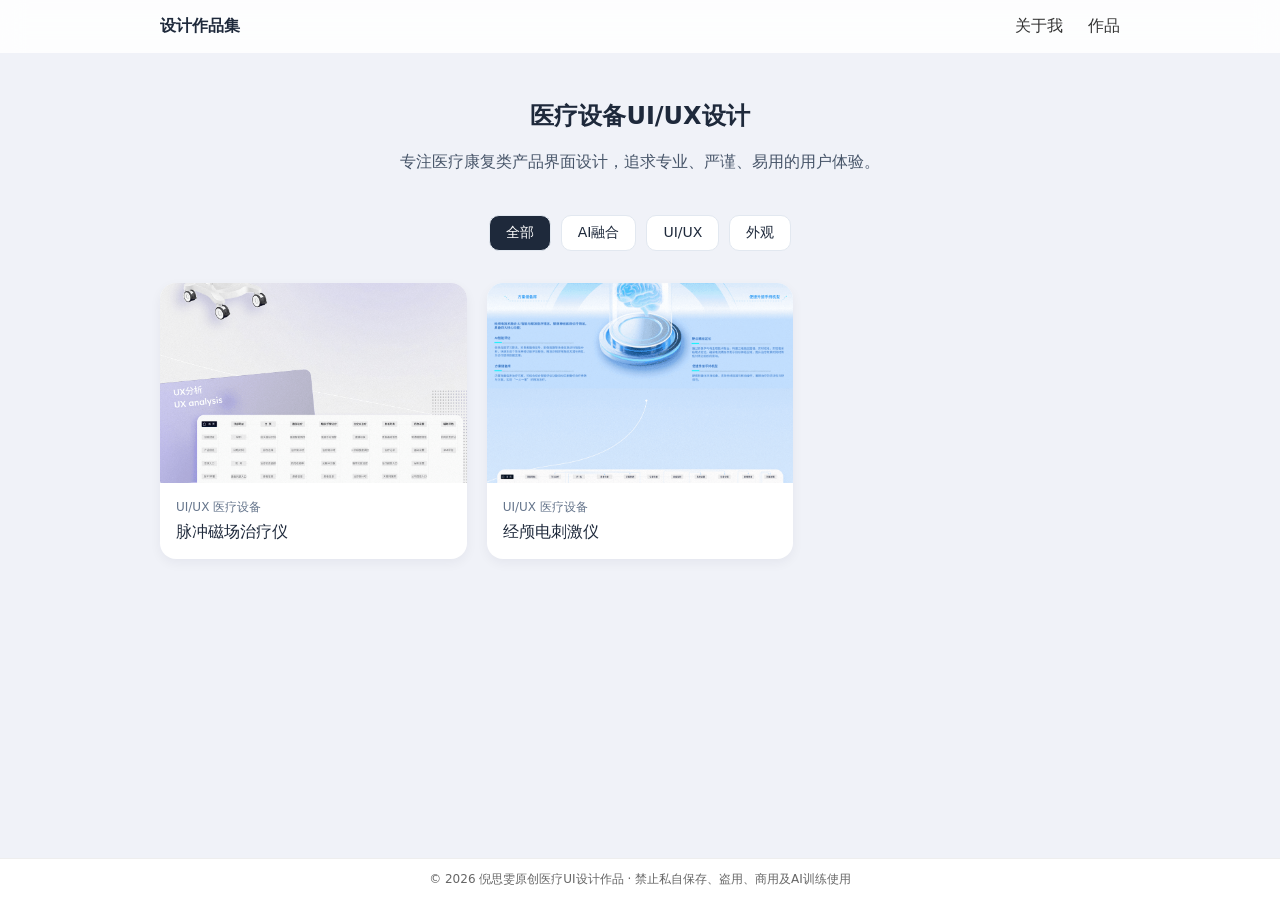
==== commit c392a36d: "Update index.html" ====
--- a/index.html
+++ b/index.html
@@ -2,39 +2,44 @@
 <html lang="zh-CN">
 <head>
 <meta charset="UTF-8">
-<meta name="viewport" content="width=device-width, initial-scale=1.0">
+<meta name="viewport" content="width=device-width, initial-scale=1.0, maximum-scale=1.0, user-scalable=no">
 <title>医疗UI设计作品集</title>
 <style>
 *{margin:0;padding:0;box-sizing:border-box}
 html{scroll-behavior:smooth}
 body{font-family:system-ui,sans-serif;background:#f0f2f8;color:#1E293B;padding-bottom:80px}
 header{position:fixed;top:0;left:0;width:100%;background:rgba(255,255,255,.85);backdrop-filter:blur(12px);z-index:90}
-.nav{max-width:1000px;margin:auto;padding:16px;display:flex;justify-content:space-between;align-items:center}
+.nav{max-width:1000px;margin:0 auto;padding:16px 20px;display:flex;justify-content:space-between;align-items:center}
 .logo{font-weight:600}
 .menu a{margin-left:20px;text-decoration:none;color:#333}
 
-.about{max-width:700px;margin:0 auto;padding:120px 20px 40px;text-align:center}
-.about h2{font-size:26px;margin-bottom:16px}
+.about{max-width:700px;margin:0 auto;padding:100px 20px 40px;text-align:center}
+.about h2{font-size:24px;margin-bottom:16px}
 .about p{color:#475569;line-height:1.7}
 
-.category{display:flex;gap:12px;justify-content:center;margin-bottom:36px;flex-wrap:wrap;padding:0 20px}
-.cat{padding:10px 18px;border-radius:10px;background:#fff;border:1px solid #e2e8f0;cursor:pointer}
+.category{display:flex;gap:10px;justify-content:center;margin-bottom:32px;flex-wrap:wrap;padding:0 20px}
+.cat{padding:8px 16px;border-radius:10px;background:#fff;border:1px solid #e2e8f0;font-size:14px;cursor:pointer}
 .cat.active{background:#1E293B;color:#fff}
 
-.grid{max-width:1000px;margin:auto;display:grid;grid-template-columns:repeat(auto-fill,minmax(280px,1fr));gap:24px;padding:0 20px}
+.grid{max-width:1000px;margin:0 auto;display:grid;grid-template-columns:repeat(auto-fill,minmax(280px,1fr));gap:20px;padding:0 20px}
 .item{background:#fff;border-radius:16px;overflow:hidden;box-shadow:0 4px 12px rgba(0,20,60,.05)}
 .thumb-img{width:100%;height:200px;object-fit:cover;display:block}
-.info{padding:18px}
+.info{padding:16px}
 .tag{font-size:12px;color:#64748b;margin-bottom:6px}
 .title{font-size:16px;font-weight:500}
 
-.modal{display:none;position:fixed;inset:0;background:rgba(0,0,0,.6);z-index:99;padding:20px;align-items:center;justify-content:center}
-.modalBox{background:#fff;border-radius:20px;max-width:750px;width:100%;max-height:85vh;overflow-y:auto;padding:24px;position:relative}
-.close{position:absolute;right:20px;top:16px;font-size:22px;cursor:pointer}
+.modal{display:none;position:fixed;inset:0;background:rgba(0,0,0,.6);z-index:99;padding:16px;align-items:center;justify-content:center}
+.modalBox{background:#fff;border-radius:20px;max-width:750px;width:100%;max-height:85vh;overflow-y:auto;padding:20px;position:relative}
+.close{position:absolute;right:16px;top:12px;font-size:22px;cursor:pointer}
 .modal-img{width:100%;height:auto;border-radius:12px;margin-bottom:12px}
 
-/* 底部版权声明样式 */
 .footer{position:fixed;left:0;bottom:0;width:100%;background:#fff;padding:12px 0;text-align:center;font-size:12px;color:#666;border-top:1px solid #eee}
+
+@media (max-width:600px){
+  .grid{grid-template-columns:1fr}
+  .about h2{font-size:22px}
+  .nav{padding:14px 16px}
+}
 </style>
 </head>
 
@@ -44,13 +49,13 @@
   <div class="nav">
     <div class="logo">设计作品集</div>
     <div class="menu">
-      <a href="#about">关于我</a>
-      <a href="#works">作品</a>
+      <a href="about.html">关于我</a>
+      <a href="index.html#works">作品</a>
     </div>
   </div>
 </header>
 
-<section id="about" class="about">
+<section class="about">
   <h2>医疗设备UI/UX设计</h2>
   <p>专注医疗康复类产品界面设计，追求专业、严谨、易用的用户体验。</p>
 </section>
@@ -83,21 +88,20 @@
 <div class="modal" id="modal1">
   <div class="modalBox">
     <div class="close" onclick="closeModal(1)">×</div>
-    <img src="sxc1.png" loading="lazy">
-    <img src="sxc2.png" loading="lazy">
+    <img src="sxc1.png" loading="lazy" class="modal-img">
+    <img src="sxc2.png" loading="lazy" class="modal-img">
   </div>
 </div>
 
 <div class="modal" id="modal2">
   <div class="modalBox">
     <div class="close" onclick="closeModal(2)">×</div>
-    <img src="JLD1.png" loading="lazy">
-    <img src="JLD2.png" loading="lazy">
-    <img src="JLD3.png" loading="lazy">
+    <img src="JLD1.png" loading="lazy" class="modal-img">
+    <img src="JLD2.png" loading="lazy" class="modal-img">
+    <img src="JLD3.png" loading="lazy" class="modal-img">
   </div>
 </div>
 
-<!-- 底部防盗版声明 -->
 <div class="footer">
   © 2026 倪思雯原创医疗UI设计作品 · 禁止私自保存、盗用、商用及AI训练使用
 </div>
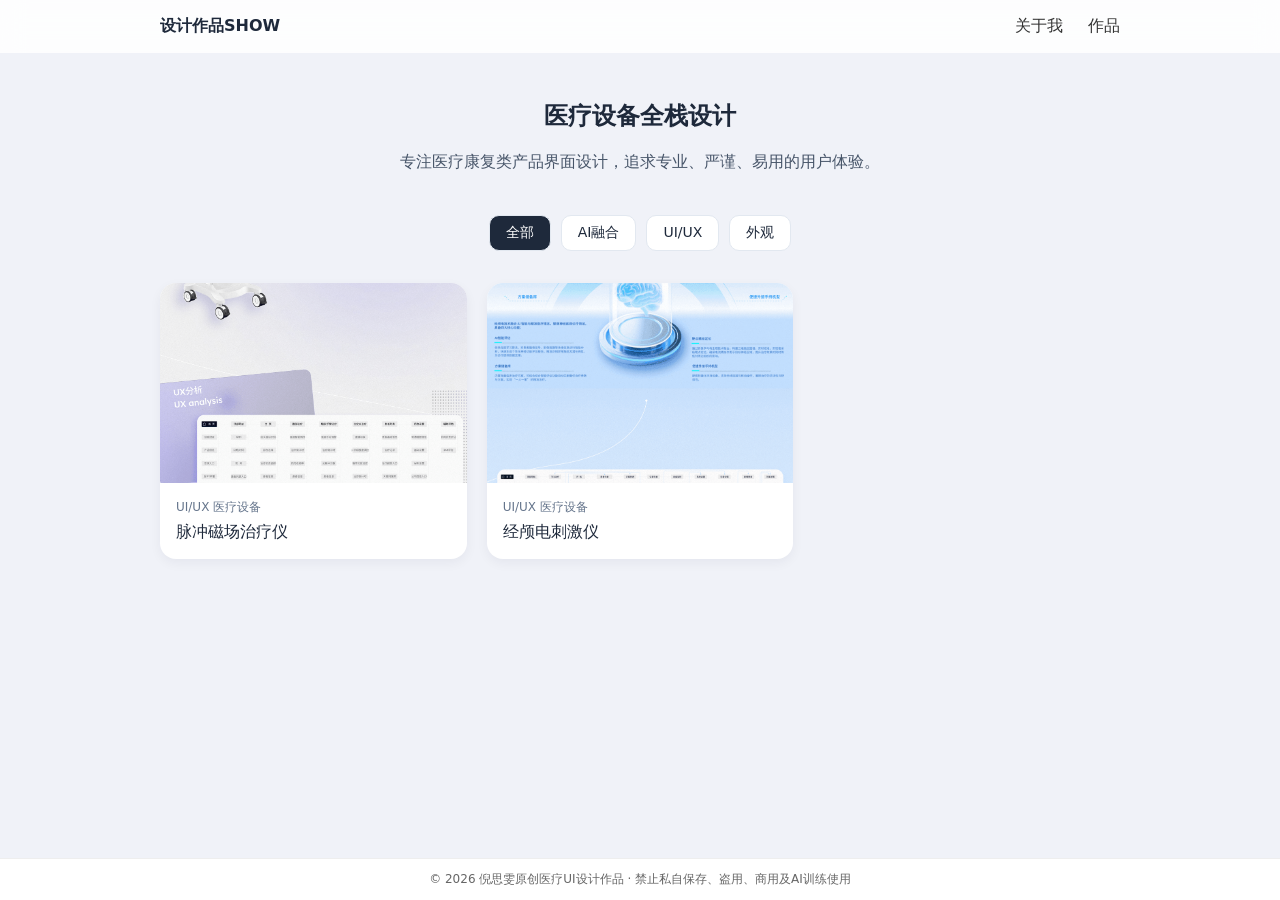
==== commit a3f61c73: "Update index.html" ====
--- a/index.html
+++ b/index.html
@@ -3,7 +3,7 @@
 <head>
 <meta charset="UTF-8">
 <meta name="viewport" content="width=device-width, initial-scale=1.0, maximum-scale=1.0, user-scalable=no">
-<title>医疗UI设计作品集</title>
+<title>设计NISIWEN作品一览</title>
 <style>
 *{margin:0;padding:0;box-sizing:border-box}
 html{scroll-behavior:smooth}
@@ -47,7 +47,7 @@
 
 <header>
   <div class="nav">
-    <div class="logo">设计作品集</div>
+    <div class="logo">设计作品SHOW</div>
     <div class="menu">
       <a href="about.html">关于我</a>
       <a href="index.html#works">作品</a>
@@ -56,7 +56,7 @@
 </header>
 
 <section class="about">
-  <h2>医疗设备UI/UX设计</h2>
+  <h2>医疗设备全栈设计</h2>
   <p>专注医疗康复类产品界面设计，追求专业、严谨、易用的用户体验。</p>
 </section>
 
